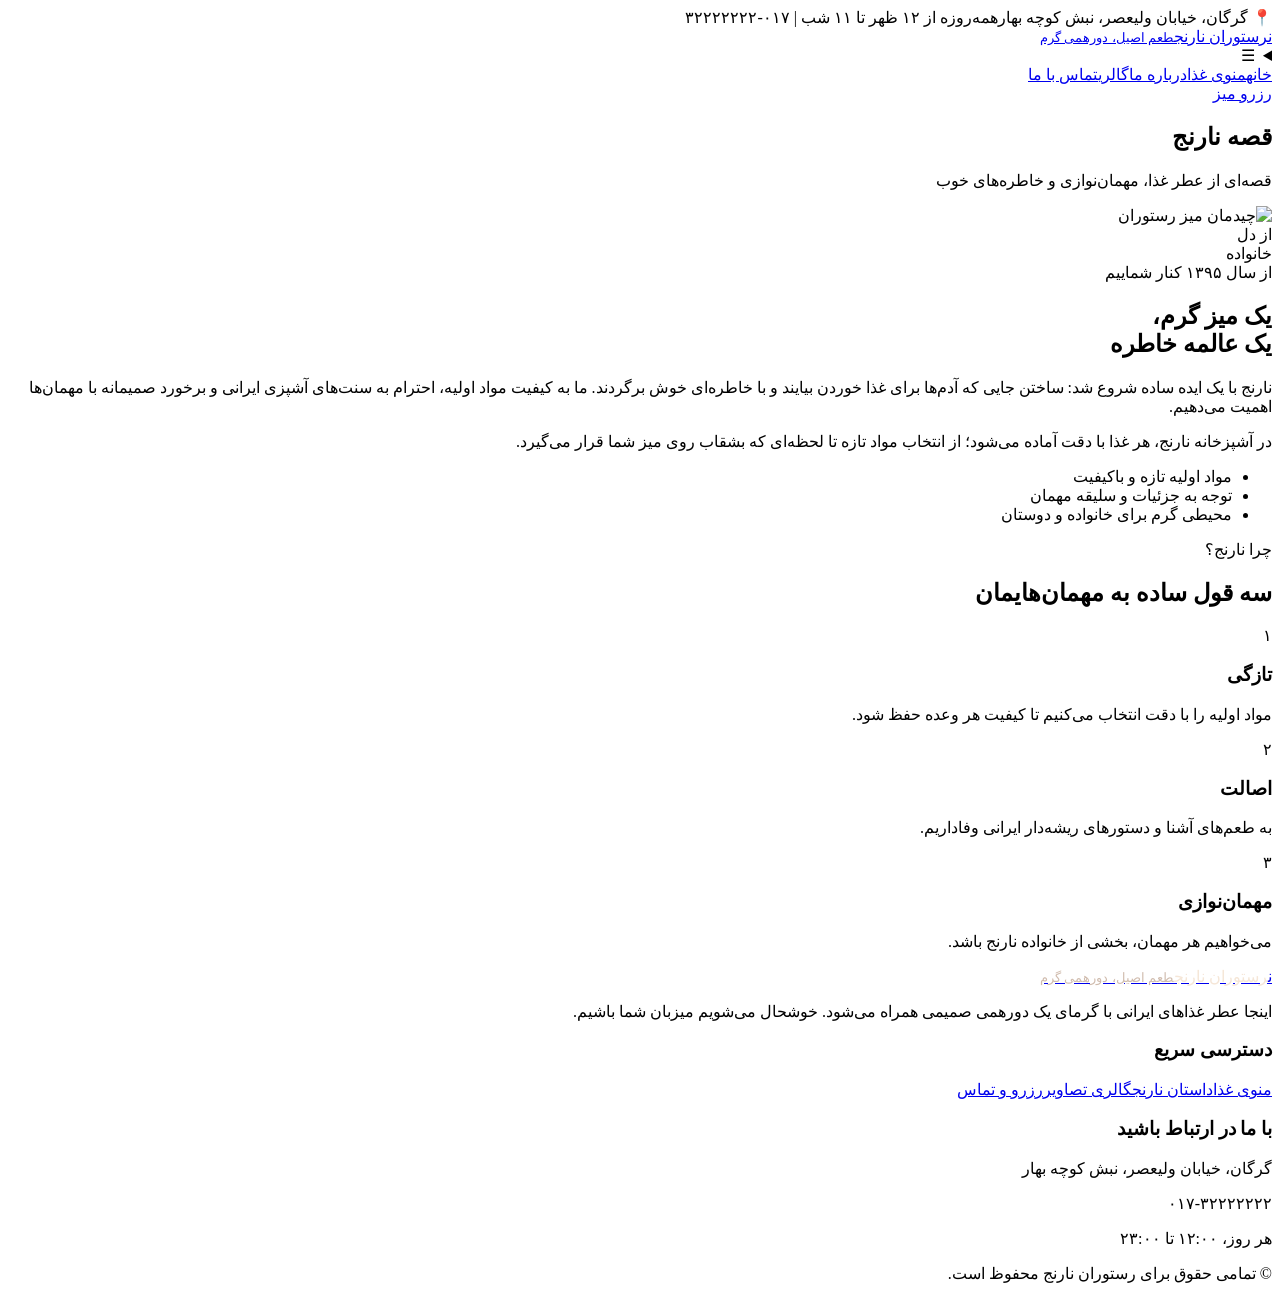
==== about.html @ c62c5a20 "Add files via upload" ====
<!DOCTYPE html>
<html lang="fa" dir="rtl">

<head>
    <meta charset="UTF-8">
    <meta name="viewport" content="width=device-width, initial-scale=1.0">
    <meta name="description" content="رستوران نارنج؛ تجربه‌ای خوش‌طعم از غذاهای ایرانی">
    <title>درباره ما | رستوران نارنج</title>
    <link rel="stylesheet" href="css/style.css">
</head>

<body>
    <div class="topline">
        <div class="container"><span>📍 گرگان، خیابان ولیعصر، نبش کوچه بهار</span><span>همه‌روزه از ۱۲ ظهر تا ۱۱ شب |
                ۰۱۷-۳۲۲۲۲۲۲۲</span></div>
    </div>
    <header>
        <div class="container nav">
            <a class="brand" href="index.html"><span class="brand-mark">ن</span><span>رستوران نارنج<small>طعم اصیل،
                        دورهمی گرم</small></span></a>
            <details class="mobile-menu">
                <summary>☰</summary>
                <nav class="nav-links">
                    <a href="index.html">خانه</a><a href="menu.html">منوی غذا</a><a href="about.html">درباره ما</a><a
                        href="gallery.html">گالری</a><a href="contact.html">تماس با ما</a>
                </nav>
            </details>
            <nav class="nav-links desktop-links"><a href="index.html">خانه</a><a href="menu.html">منوی غذا</a><a
                    href="about.html">درباره ما</a><a href="gallery.html">گالری</a><a href="contact.html">تماس با ما</a>
            </nav>
            <a class="nav-cta" href="contact.html">رزرو میز </a>
        </div>
    </header>

    <main>
        <section class="page-hero">
            <div class="container">
                <h1>قصه نارنج</h1>
                <p>قصه‌ای از عطر غذا، مهمان‌نوازی و خاطره‌های خوب</p>
            </div>
        </section>
        <section class="section">
            <div class="container split">
                <div class="split-img"><img
                        src="https://images.unsplash.com/photo-1414235077428-338989a2e8c0?auto=format&fit=crop&w=900&q=85"
                        alt="چیدمان میز رستوران">
                    <div class="stamp">از دل<br>خانواده</div>
                </div>
                <div class="split-copy"><span class="eyebrow">از سال ۱۳۹۵ کنار شماییم</span>
                    <h2>یک میز گرم،<br>یک عالمه خاطره</h2>
                    <p>نارنج با یک ایده ساده شروع شد: ساختن جایی که آدم‌ها برای غذا خوردن بیایند و با خاطره‌ای خوش
                        برگردند. ما به کیفیت مواد اولیه، احترام به سنت‌های آشپزی ایرانی و برخورد صمیمانه با مهمان‌ها
                        اهمیت می‌دهیم.</p>
                    <p>در آشپزخانه نارنج، هر غذا با دقت آماده می‌شود؛ از انتخاب مواد تازه تا لحظه‌ای که بشقاب روی میز
                        شما قرار می‌گیرد.</p>
                    <ul class="ticks">
                        <li>مواد اولیه تازه و باکیفیت</li>
                        <li>توجه به جزئیات و سلیقه مهمان</li>
                        <li>محیطی گرم برای خانواده و دوستان</li>
                    </ul>
                </div>
            </div>
        </section>
        <section class="section soft">
            <div class="container">
                <div class="section-head"><span class="eyebrow">چرا نارنج؟</span>
                    <h2>سه قول ساده به مهمان‌هایمان</h2>
                </div>
                <div class="grid food-grid">
                    <article class="food-card">
                        <div class="body"><span class="badge">۱</span>
                            <h3>تازگی</h3>
                            <p>مواد اولیه را با دقت انتخاب می‌کنیم تا کیفیت هر وعده حفظ شود.</p>
                        </div>
                    </article>
                    <article class="food-card">
                        <div class="body"><span class="badge">۲</span>
                            <h3>اصالت</h3>
                            <p>به طعم‌های آشنا و دستورهای ریشه‌دار ایرانی وفاداریم.</p>
                        </div>
                    </article>
                    <article class="food-card">
                        <div class="body"><span class="badge">۳</span>
                            <h3>مهمان‌نوازی</h3>
                            <p>می‌خواهیم هر مهمان، بخشی از خانواده نارنج باشد.</p>
                        </div>
                    </article>
                </div>
            </div>
        </section>
    </main>

    <footer>
        <div class="container">
            <div class="footer-grid">
                <div><a class="brand" href="index.html"><span class="brand-mark">ن</span><span
                            style="color:#f5e6d7">رستوران نارنج<small style="color:#d0bcae">طعم اصیل، دورهمی
                                گرم</small></span></a>
                    <p>اینجا عطر غذاهای ایرانی با گرمای یک دورهمی صمیمی همراه می‌شود. خوشحال می‌شویم میزبان شما باشیم.
                    </p>
                </div>
                <div>
                    <h3>دسترسی سریع</h3>
                    <div class="footer-links"><a href="menu.html">منوی غذا</a><a href="about.html">داستان نارنج</a><a
                            href="gallery.html">گالری تصاویر</a><a href="contact.html">رزرو و تماس</a></div>
                </div>
                <div>
                    <h3>با ما در ارتباط باشید</h3>
                    <p>گرگان، خیابان ولیعصر، نبش کوچه بهار</p>
                    <p>۰۱۷-۳۲۲۲۲۲۲۲</p>
                    <p>هر روز، ۱۲:۰۰ تا ۲۳:۰۰</p>
                </div>
            </div>
            <div class="copyright">© تمامی حقوق برای رستوران نارنج محفوظ است.</div>
        </div>
    </footer>
</body>

</html>
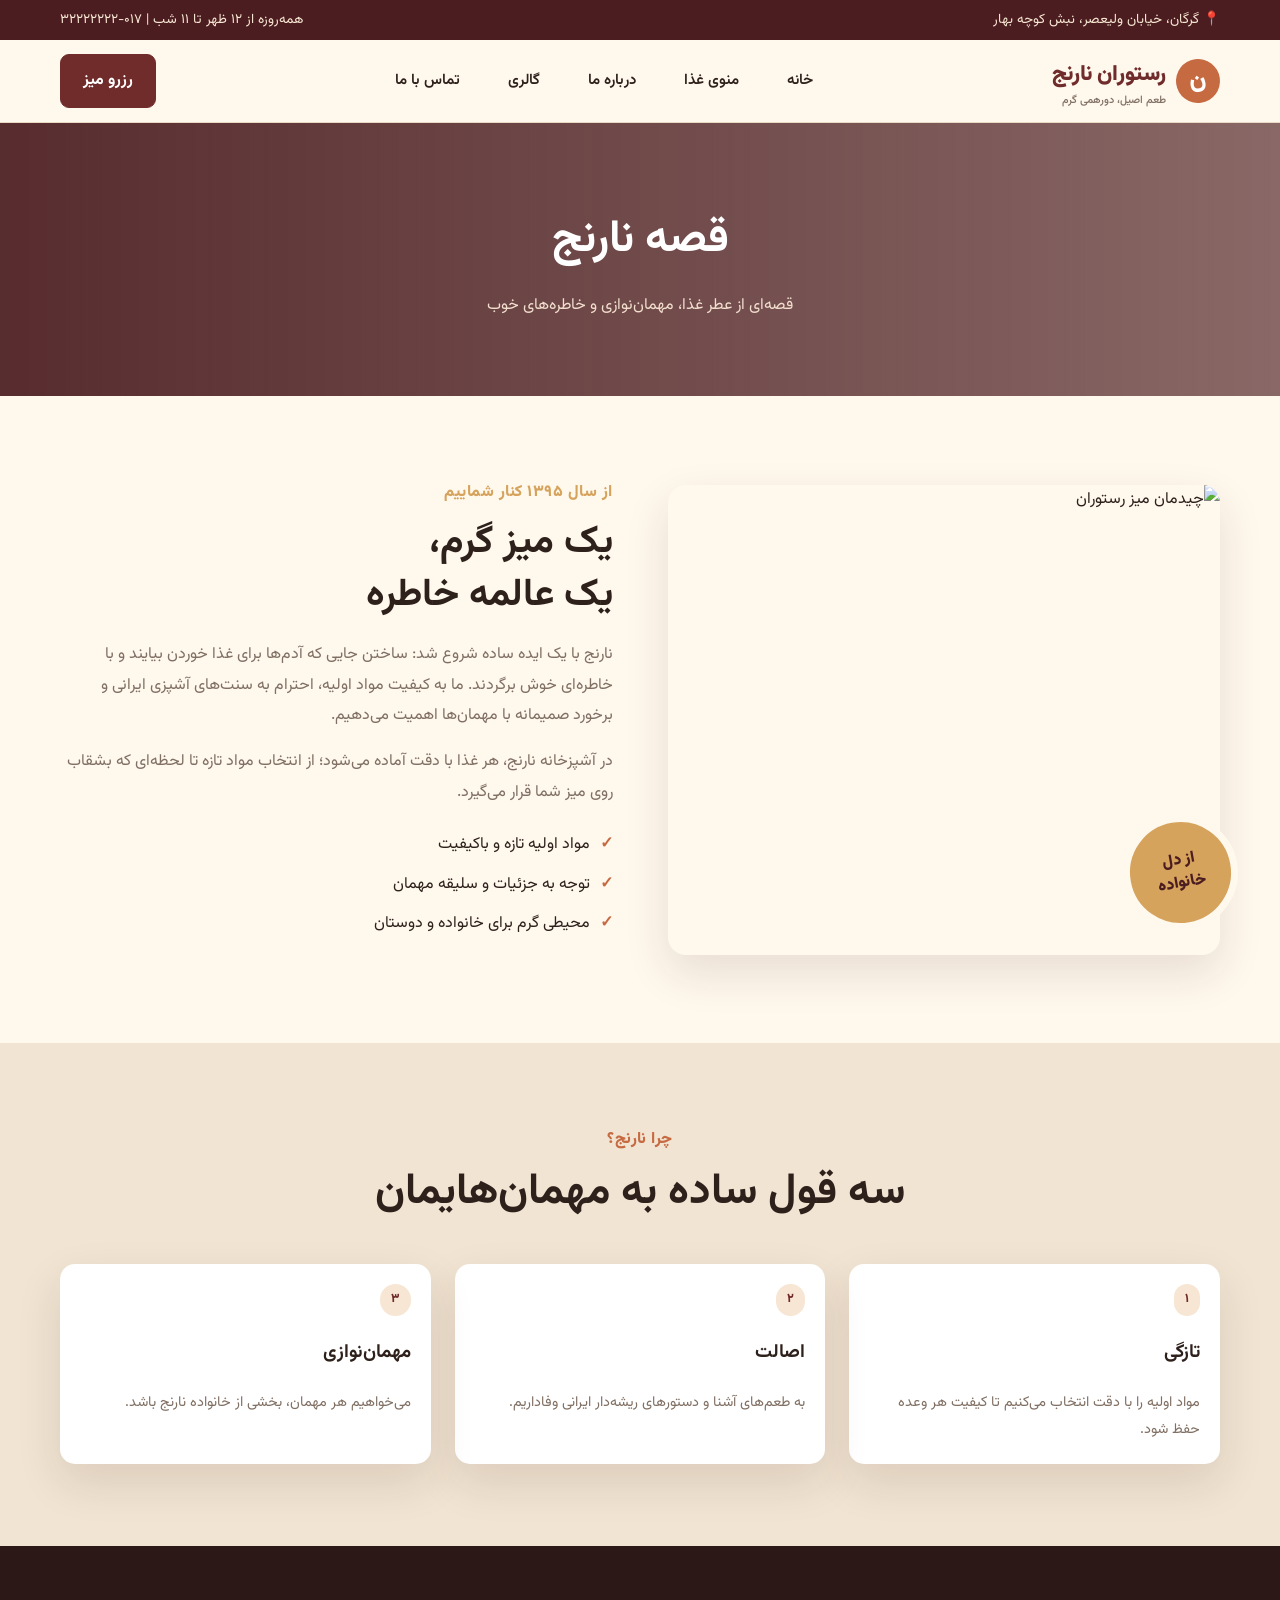
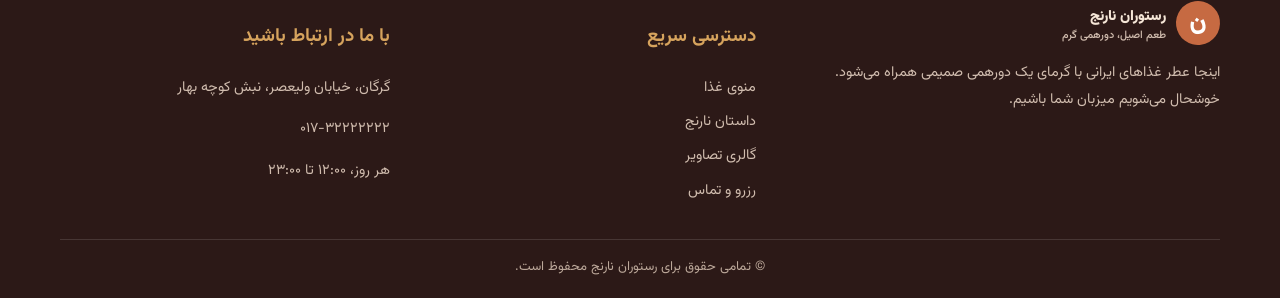
==== commit e8617b3f: "Update stylesheet link in about.html" ====
--- a/about.html
+++ b/about.html
@@ -6,7 +6,7 @@
     <meta name="viewport" content="width=device-width, initial-scale=1.0">
     <meta name="description" content="رستوران نارنج؛ تجربه‌ای خوش‌طعم از غذاهای ایرانی">
     <title>درباره ما | رستوران نارنج</title>
-    <link rel="stylesheet" href="css/style.css">
+    <link rel="stylesheet" href="style.css">
 </head>
 
 <body>
@@ -116,4 +116,4 @@
     </footer>
 </body>
 
-</html>+</html>
--- a/style.css
+++ b/style.css
@@ -0,0 +1,686 @@
+@import url('https://fonts.googleapis.com/css2?family=Vazirmatn:wght@300;400;500;600;700;800;900&display=swap');
+
+:root {
+    --wine: #702b2b;
+    --wine2: #4b1d20;
+    --terracotta: #c66a42;
+    --gold: #d6a35d;
+    --cream: #fff8ed;
+    --sand: #f1e4d2;
+    --ink: #2e211c;
+    --muted: #806f63;
+    --white: #fff;
+    --shadow: 0 18px 45px rgba(67, 35, 24, .12)
+}
+
+* {
+    box-sizing: border-box
+}
+
+html {
+    scroll-behavior: smooth
+}
+
+body {
+    margin: 0;
+    background: var(--cream);
+    color: var(--ink);
+    font-family: "Vazirmatn", Tahoma, sans-serif;
+    line-height: 1.9
+}
+
+a {
+    color: inherit;
+    text-decoration: none
+}
+
+img {
+    display: block;
+    max-width: 100%;
+    object-fit: cover
+}
+
+button,
+input,
+textarea {
+    font: inherit
+}
+
+.container {
+    width: min(1160px, 92%);
+    margin: auto
+}
+
+.topline {
+    background: var(--wine2);
+    color: #f8e8d3;
+    font-size: .85rem;
+    padding: 7px 0
+}
+
+.topline .container {
+    display: flex;
+    justify-content: space-between;
+    gap: 16px;
+    flex-wrap: wrap
+}
+
+header {
+    position: sticky;
+    top: 0;
+    z-index: 20;
+    background: rgba(255, 248, 237, .96);
+    backdrop-filter: blur(0.1%);
+    border-bottom: 1px solid #ead9c5
+}
+
+.nav {
+    min-height: 82px;
+    display: flex;
+    align-items: center;
+    justify-content: space-between;
+    gap: 24px
+}
+
+.brand {
+    display: flex;
+    align-items: center;
+    gap: 10px;
+    font-weight: 900;
+    color: var(--wine);
+    font-size: 1.35rem
+}
+
+.brand-mark {
+    width: 44px;
+    height: 44px;
+    border-radius: 50% 50% 50% 50%;
+    background: var(--terracotta);
+    color: white;
+    display: grid;
+    place-items: center;
+    font-size: 1.5rem;
+    transform: rotate(-8deg)
+}
+
+.brand small {
+    display: block;
+    color: var(--muted);
+    font-size: .68rem;
+    font-weight: 500;
+    line-height: 1
+}
+
+.nav-links {
+    display: flex;
+    align-items: center;
+    gap: 24px;
+    font-weight: 600;
+    font-size: .94rem
+}
+
+.nav-links a {
+    padding: 8px 12px;
+    border-radius: 8px;
+    transition: .3s;
+}
+
+.nav-links a:hover {
+    color: var(--terracotta);
+    background: var(--sand);
+}
+
+.nav-cta,
+.btn {
+    display: inline-flex;
+    align-items: center;
+    justify-content: center;
+    gap: 8px;
+    background: var(--wine);
+    color: white;
+    padding: 11px 22px;
+    border-radius: 9px;
+    font-weight: 700;
+    border: 1px solid var(--wine);
+    transition: .25s;
+    cursor: pointer
+}
+
+.nav-cta:hover,
+.btn:hover {
+    background: var(--terracotta);
+    border-color: var(--terracotta);
+    transform: translateY(-3px);
+    box-shadow: 0 9px 20px #702b2b30
+}
+
+.btn.light {
+    background: var(--cream);
+    color: var(--wine);
+    border-color: var(--cream)
+}
+
+.btn.outline {
+    background: transparent;
+    color: var(--wine)
+}
+
+.mobile-menu {
+    display: none
+}
+
+.hero {
+    position: relative;
+    min-height: 610px;
+    display: flex;
+    align-items: center;
+    color: white;
+    background: linear-gradient(90deg, rgba(35, 18, 13, .80), rgba(35, 18, 13, .22)), url('https://images.unsplash.com/photo-1517248135467-4c7edcad34c4?auto=format&fit=crop&w=1900&q=85') center/cover
+}
+
+.hero-content {
+    max-width: 610px;
+    padding: 90px 0
+}
+
+.eyebrow {
+    color: var(--gold);
+    font-weight: 800;
+    letter-spacing: .03em
+}
+
+.hero h1 {
+    font-size: clamp(2.5rem, 6vw, 4.7rem);
+    line-height: 1.25;
+    margin: 14px 0 18px;
+    font-weight: 900
+}
+
+.hero p {
+    font-size: 1.12rem;
+    color: #f6e8d9;
+    max-width: 550px
+}
+
+.hero-actions {
+    display: flex;
+    gap: 12px;
+    flex-wrap: wrap;
+    margin-top: 28px
+}
+
+.section {
+    padding: 82px 0
+}
+
+.section.soft {
+    background: var(--sand)
+}
+
+.section.dark {
+    background: var(--wine2);
+    color: white
+}
+
+.section-head {
+    text-align: center;
+    max-width: 680px;
+    margin: 0 auto 42px
+}
+
+.section-head .eyebrow {
+    color: var(--terracotta)
+}
+
+.section-head h2 {
+    font-size: clamp(1.8rem, 4vw, 2.7rem);
+    line-height: 1.35;
+    margin: 8px 0
+}
+
+.section-head p {
+    color: var(--muted);
+    margin: 0
+}
+
+.dark .section-head p {
+    color: #d7c3b3
+}
+
+.dark .section-head .eyebrow {
+    color: var(--gold)
+}
+
+.grid {
+    display: grid;
+    gap: 24px
+}
+
+.food-grid {
+    grid-template-columns: repeat(3, 1fr)
+}
+
+.food-card {
+    background: white;
+    border-radius: 15px;
+    overflow: hidden;
+    box-shadow: var(--shadow);
+    transition: .3s
+}
+
+.food-card:hover {
+    transform: translateY(-8px);
+    box-shadow: 0 24px 50px #43231825
+}
+
+.food-card img {
+    height: 225px;
+    width: 100%;
+    transition: .5s
+}
+
+.food-card:hover img {
+    transform: scale(1.04)
+}
+
+.food-card .body {
+    padding: 20px
+}
+
+.food-title {
+    display: flex;
+    align-items: center;
+    justify-content: space-between;
+    gap: 10px
+}
+
+.food-title h3 {
+    margin: 0;
+    font-size: 1.1rem
+}
+
+.price {
+    color: var(--terracotta);
+    font-weight: 900;
+    white-space: nowrap
+}
+
+.food-card p {
+    color: var(--muted);
+    font-size: .9rem;
+    margin: 8px 0 0
+}
+
+.split {
+    display: grid;
+    grid-template-columns: 1fr 1fr;
+    gap: 55px;
+    align-items: center
+}
+
+.split-img {
+    position: relative
+}
+
+.split-img img {
+    height: 470px;
+    width: 100%;
+    border-radius: 18px;
+    box-shadow: var(--shadow)
+}
+
+.stamp {
+    position: absolute;
+    bottom: 25px;
+    right: -18px;
+    background: var(--gold);
+    color: var(--wine2);
+    border-radius: 50%;
+    width: 115px;
+    height: 115px;
+    display: grid;
+    place-items: center;
+    text-align: center;
+    font-weight: 900;
+    line-height: 1.4;
+    transform: rotate(-10deg);
+    border: 7px solid var(--cream)
+}
+
+.split-copy h2 {
+    font-size: 2.4rem;
+    line-height: 1.4;
+    margin: 8px 0 16px
+}
+
+.split-copy p {
+    color: var(--muted)
+}
+
+.ticks {
+    list-style: none;
+    padding: 0;
+    margin: 22px 0
+}
+
+.ticks li {
+    margin: 9px 0
+}
+
+.ticks li:before {
+    content: "✓";
+    color: var(--terracotta);
+    font-weight: 900;
+    margin-left: 10px
+}
+
+.banner {
+    padding: 65px 0;
+    background: linear-gradient(90deg, #4b1d20e8, #4b1d20c9), url('https://images.unsplash.com/photo-1414235077428-338989a2e8c0?auto=format&fit=crop&w=1600&q=80') center/cover;
+    color: white;
+    text-align: center
+}
+
+.banner h2 {
+    font-size: 2.3rem;
+    margin: 0 0 8px
+}
+
+.banner p {
+    color: #f2dfce
+}
+
+.page-hero {
+    padding: 75px 0;
+    background: linear-gradient(90deg, #4b1d20ed, #4b1d20a8), url('https://images.unsplash.com/photo-1559339352-11d035aa65de?auto=format&fit=crop&w=1600&q=80') center/cover;
+    color: white;
+    text-align: center
+}
+
+.page-hero h1 {
+    font-size: 2.8rem;
+    margin: 0
+}
+
+.page-hero p {
+    color: #f2dfce;
+    margin: 8px 0 0
+}
+
+.menu-category {
+    margin: 40px 0
+}
+
+.menu-category h2 {
+    color: var(--wine);
+    border-bottom: 2px solid #e8d4bd;
+    padding-bottom: 10px;
+    margin-bottom: 22px
+}
+
+.menu-list {
+    display: grid;
+    grid-template-columns: 1fr 1fr;
+    gap: 18px
+}
+
+.menu-item {
+    display: flex;
+    gap: 15px;
+    align-items: center;
+    background: white;
+    padding: 13px;
+    border-radius: 12px;
+    box-shadow: 0 6px 20px #4323180d
+}
+
+.menu-item img {
+    width: 105px;
+    height: 92px;
+    border-radius: 9px
+}
+
+.menu-item h3 {
+    font-size: 1rem;
+    margin: 0
+}
+
+.menu-item p {
+    font-size: .83rem;
+    color: var(--muted);
+    margin: 3px 0
+}
+
+.menu-item .price {
+    margin-right: auto
+}
+
+.gallery-grid {
+    display: grid;
+    grid-template-columns: repeat(3, 1fr);
+    grid-auto-rows: 230px;
+    gap: 15px
+}
+
+.gallery-grid img {
+    width: 100%;
+    height: 100%;
+    border-radius: 13px;
+    transition: .3s
+}
+
+.gallery-grid img:hover {
+    filter: brightness(.82);
+    transform: scale(.99)
+}
+
+.gallery-grid img:nth-child(2),
+.gallery-grid img:nth-child(5) {
+    grid-row: span 2
+}
+
+.contact-grid {
+    display: grid;
+    grid-template-columns: .85fr 1.15fr;
+    gap: 30px
+}
+
+.info-panel,
+.contact-form {
+    background: white;
+    border-radius: 16px;
+    padding: 30px;
+    box-shadow: var(--shadow)
+}
+
+.info-row {
+    margin: 18px 0
+}
+
+.info-row strong {
+    display: block;
+    color: var(--wine)
+}
+
+.contact-form label {
+    display: block;
+    font-weight: 700;
+    margin: 12px 0 5px
+}
+
+.contact-form input,
+.contact-form textarea {
+    width: 100%;
+    padding: 12px;
+    border: 1px solid #e3d4c3;
+    border-radius: 8px;
+    background: #fffcf7;
+    outline: none
+}
+
+.contact-form input:focus,
+.contact-form textarea:focus {
+    border-color: var(--terracotta);
+    box-shadow: 0 0 0 3px #c66a4220
+}
+
+.contact-form textarea {
+    min-height: 130px;
+    resize: vertical
+}
+
+footer {
+    background: #2c1917;
+    color: #f5e6d7;
+    padding: 55px 0 18px
+}
+
+.footer-grid {
+    display: grid;
+    grid-template-columns: 1.3fr 1fr 1fr;
+    gap: 35px
+}
+
+.footer-grid p,
+.footer-grid a {
+    color: #d0bcae;
+    font-size: .9rem
+}
+
+.footer-grid h3 {
+    color: var(--gold)
+}
+
+.footer-links {
+    display: grid;
+    gap: 7px
+}
+
+.copyright {
+    text-align: center;
+    border-top: 1px solid #ffffff20;
+    margin-top: 35px;
+    padding-top: 15px;
+    color: #bca89a;
+    font-size: .82rem
+}
+
+.badge {
+    display: inline-block;
+    background: #f7e6d4;
+    color: var(--wine);
+    padding: 4px 11px;
+    border-radius: 30px;
+    font-size: .78rem;
+    font-weight: 800
+}
+
+@media(max-width:850px) {
+    .nav-links {
+        gap: 13px;
+        font-size: .84rem
+    }
+
+    .food-grid {
+        grid-template-columns: repeat(2, 1fr)
+    }
+
+    .split {
+        gap: 30px
+    }
+
+    .gallery-grid {
+        grid-template-columns: repeat(2, 1fr)
+    }
+}
+
+@media(max-width:650px) {
+    .topline .container {
+        justify-content: center
+    }
+
+    .nav {
+        min-height: 70px
+    }
+
+    .nav-cta {
+        display: none
+    }
+
+    .mobile-menu {
+        display: block
+    }
+
+    .nav-links {
+        display: none;
+        position: absolute;
+        top: 70px;
+        right: 4%;
+        left: 4%;
+        background: var(--cream);
+        padding: 18px;
+        border-radius: 12px;
+        box-shadow: var(--shadow);
+        flex-direction: column;
+        align-items: stretch
+    }
+
+    .mobile-menu:focus-within .nav-links,
+    .mobile-menu:hover .nav-links {
+        display: flex
+    }
+
+    .mobile-menu summary {
+        list-style: none;
+        cursor: pointer;
+        font-size: 1.5rem;
+        color: var(--wine)
+    }
+
+    .mobile-menu summary::-webkit-details-marker {
+        display: none
+    }
+
+    .hero {
+        min-height: 560px
+    }
+
+    .hero-content {
+        padding: 70px 0
+    }
+
+    .section {
+        padding: 60px 0
+    }
+
+    .food-grid,
+    .split,
+    .menu-list,
+    .contact-grid,
+    .footer-grid {
+        grid-template-columns: 1fr
+    }
+
+    .split-img img {
+        height: 330px
+    }
+
+    .stamp {
+        right: 10px;
+        width: 95px;
+        height: 95px
+    }
+
+    .gallery-grid {
+        grid-template-columns: 1fr 1fr;
+        grid-auto-rows: 155px
+    }
+
+    .page-hero h1 {
+        font-size: 2.2rem
+    }
+
+    .banner h2 {
+        font-size: 1.8rem
+    }
+}
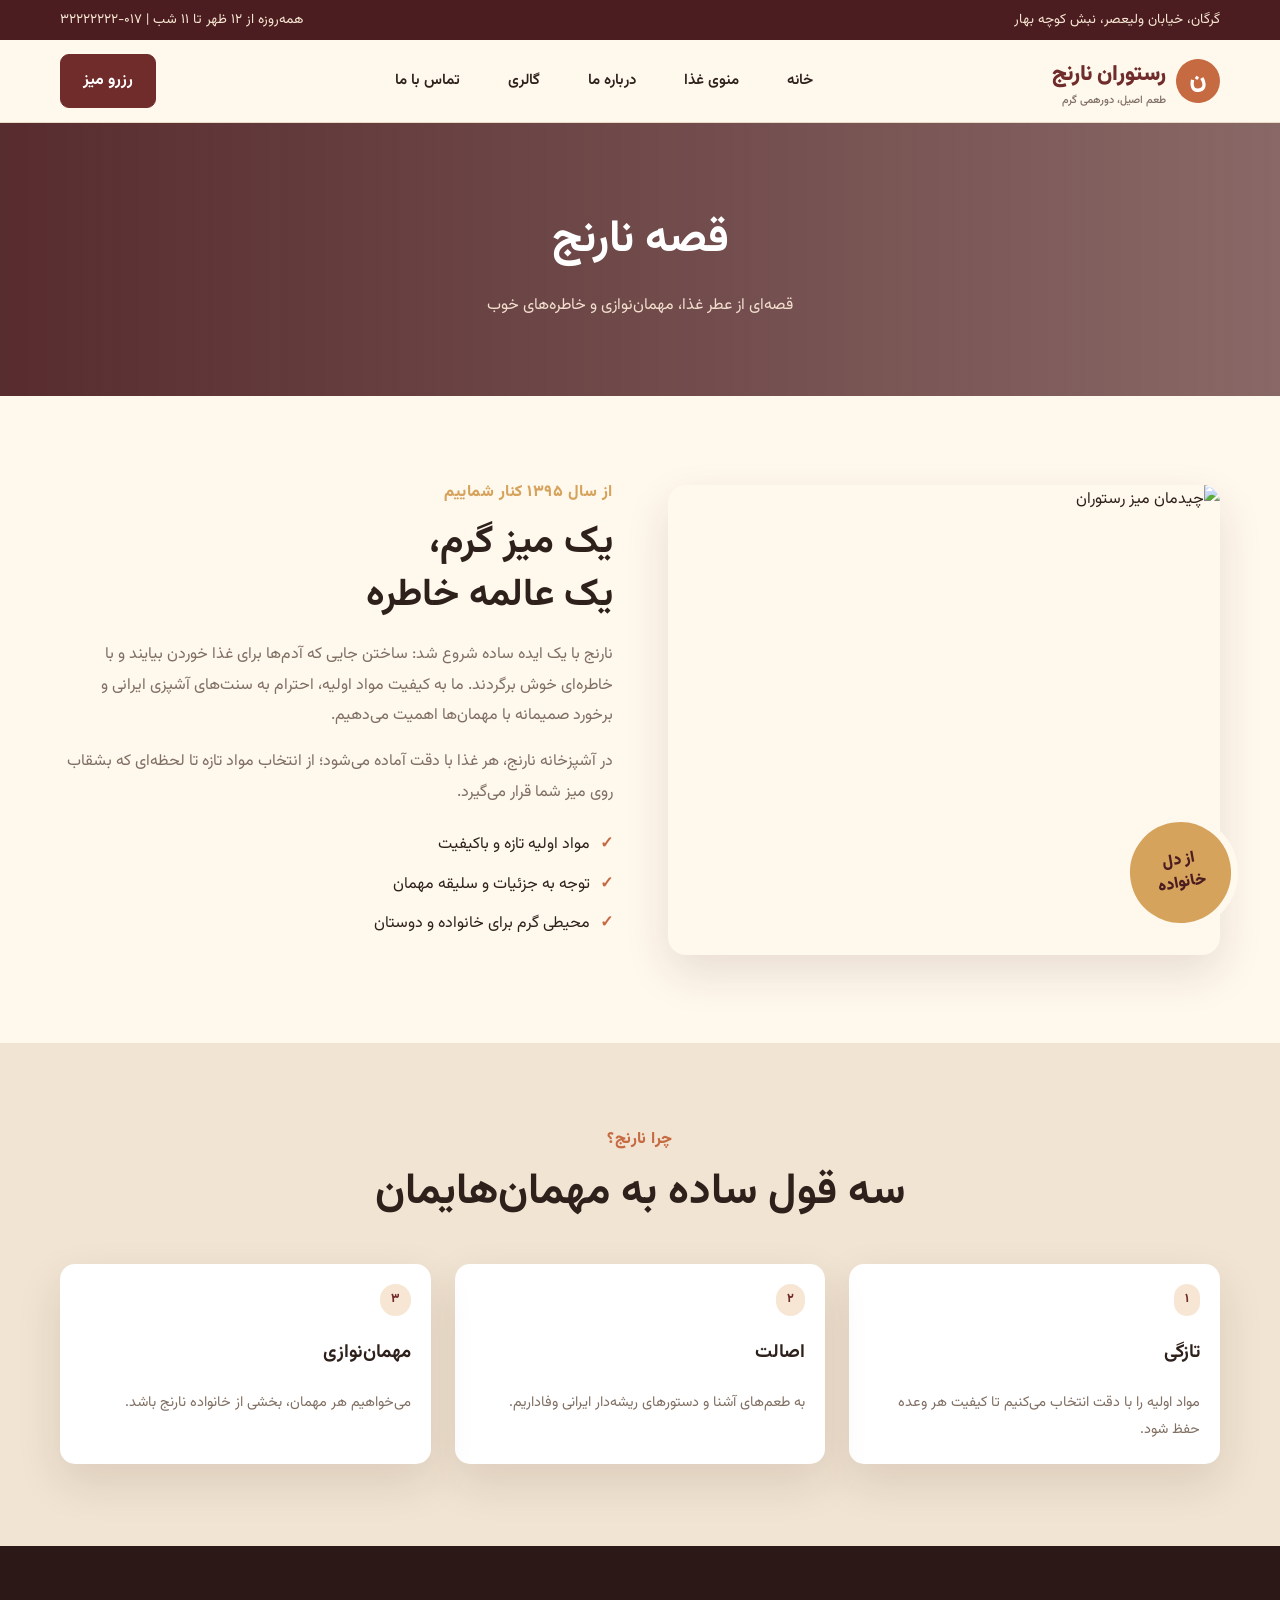
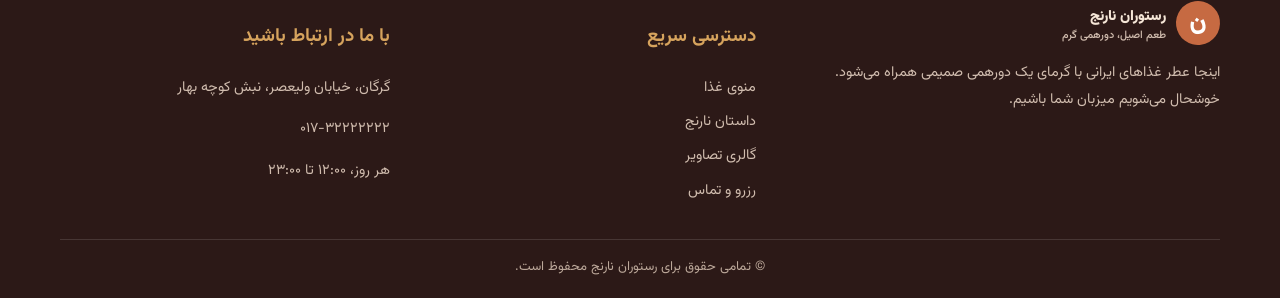
==== commit 5689924c: "Update location text in about.html" ====
--- a/about.html
+++ b/about.html
@@ -11,7 +11,7 @@
 
 <body>
     <div class="topline">
-        <div class="container"><span>📍 گرگان، خیابان ولیعصر، نبش کوچه بهار</span><span>همه‌روزه از ۱۲ ظهر تا ۱۱ شب |
+        <div class="container"><span> گرگان، خیابان ولیعصر، نبش کوچه بهار</span><span>همه‌روزه از ۱۲ ظهر تا ۱۱ شب |
                 ۰۱۷-۳۲۲۲۲۲۲۲</span></div>
     </div>
     <header>
